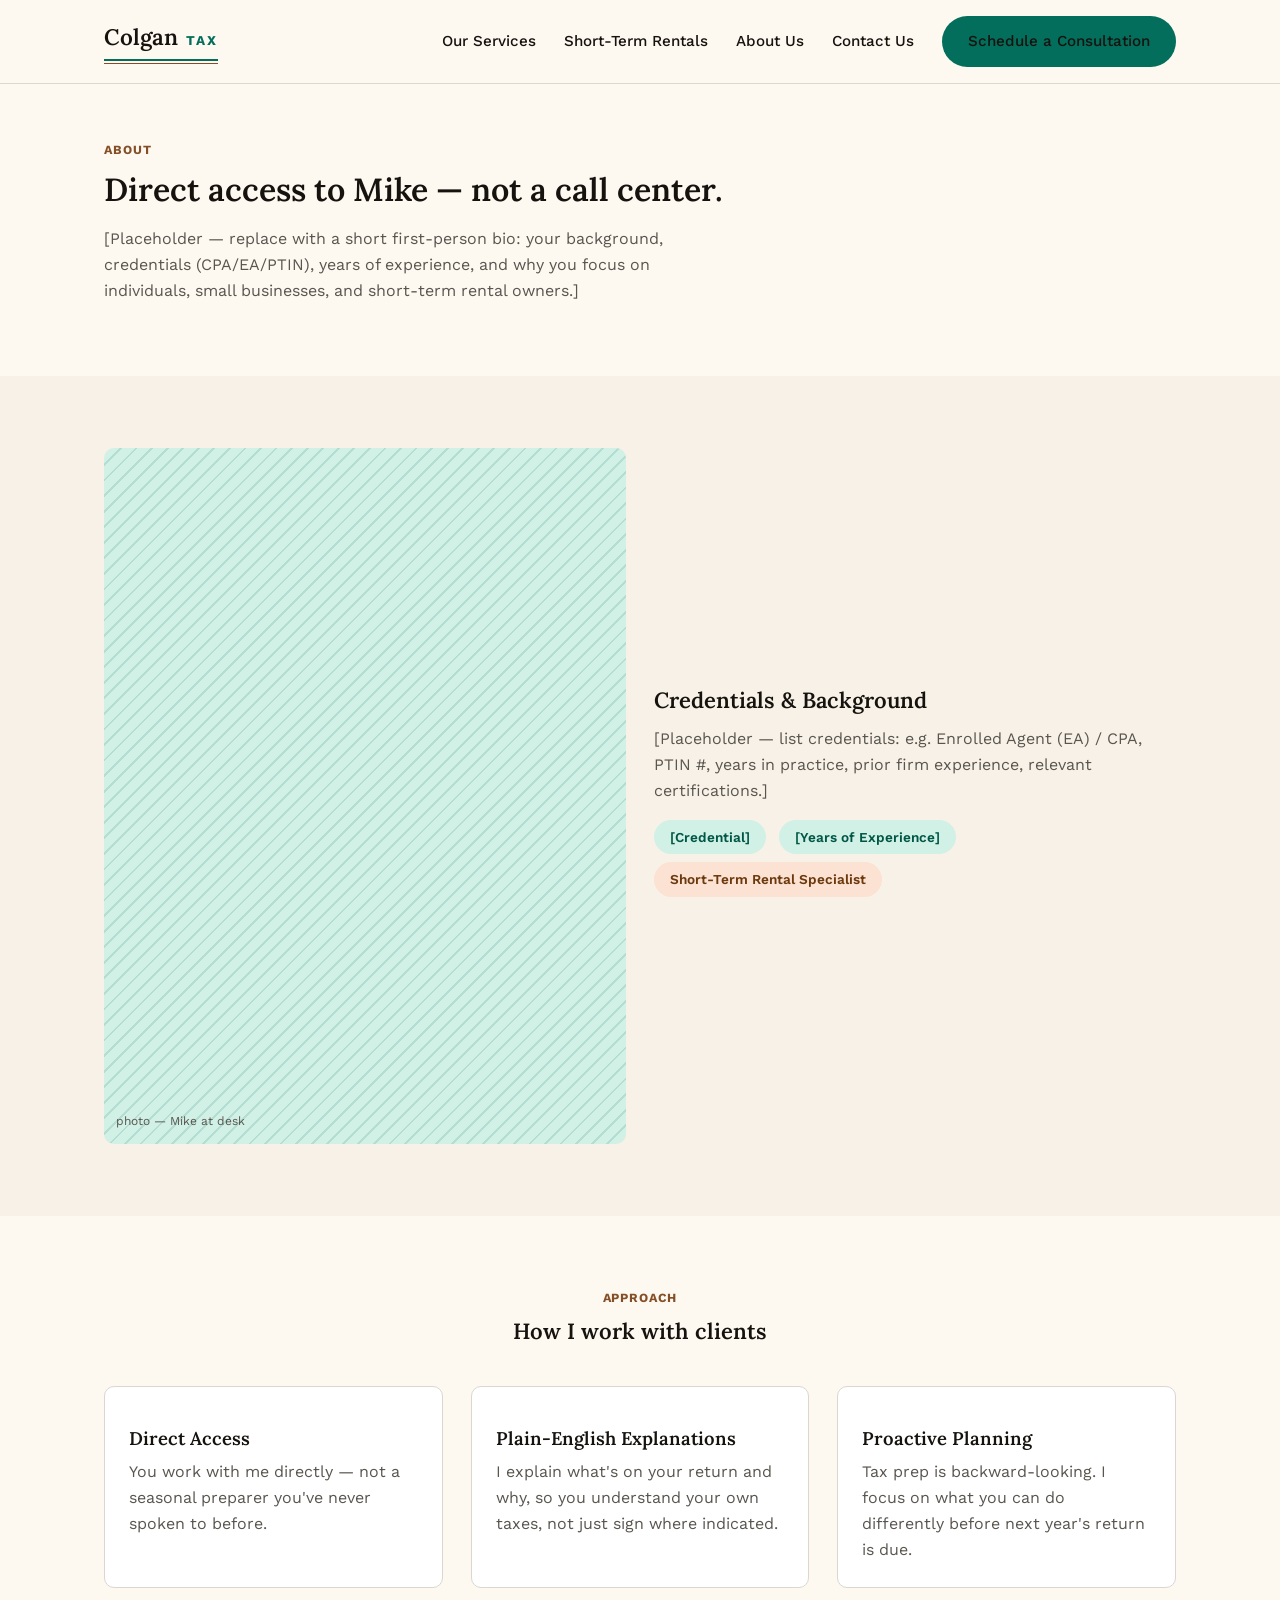
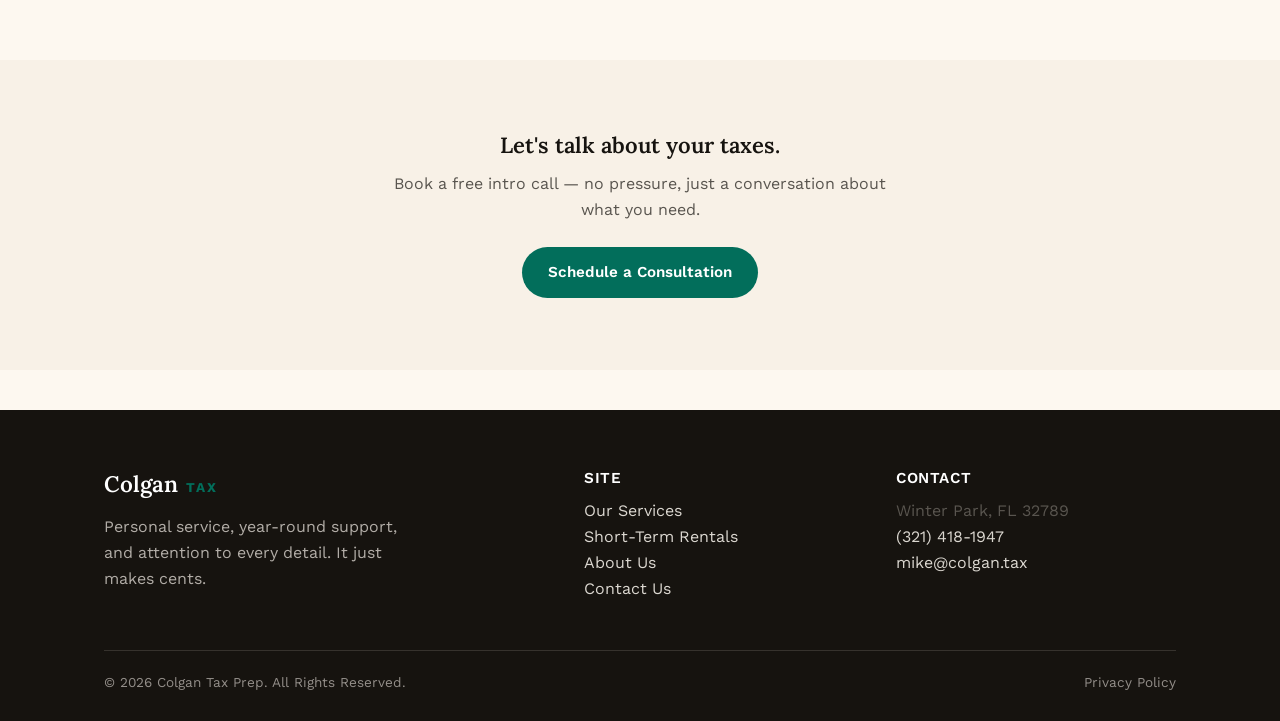
==== about.html @ f98f4fd1 "Initial site: static backbone styled to Colgan Tax design system Five-page static HTML/CSS site (Hom" ====
<!DOCTYPE html>
<html lang="en">
<head>
  <meta charset="UTF-8">
  <meta name="viewport" content="width=device-width, initial-scale=1.0">
  <title>About | Colgan Tax</title>
  <meta name="description" content="Learn about Colgan Tax and Mike Colgan's approach to individual, business, and short-term rental tax preparation.">
  <link rel="icon" type="image/svg+xml" href="images/favicon.svg">
  <link rel="stylesheet" href="css/styles.css">
</head>
<body>

  <header class="site-header">
    <nav class="nav">
      <a href="index.html" class="logo">
        <span class="logo-wordmark">Colgan<span class="tax">TAX</span></span>
        <span class="logo-rules"><span class="rule-1"></span><span class="rule-2"></span></span>
      </a>
      <button class="nav-toggle" aria-label="Toggle navigation">&#9776;</button>
      <ul class="nav-links">
        <li><a href="services.html">Our Services</a></li>
        <li><a href="short-term-rentals.html">Short-Term Rentals</a></li>
        <li><a href="about.html">About Us</a></li>
        <li><a href="contact.html">Contact Us</a></li>
        <li><a href="contact.html#consultation" class="btn btn-primary">Schedule a Consultation</a></li>
      </ul>
    </nav>
  </header>

  <section class="hero-small">
    <div class="container">
      <span class="eyebrow">About</span>
      <h1>Direct access to Mike — not a call center.</h1>
      <p style="max-width:600px;">[Placeholder — replace with a short first-person bio: your background, credentials (CPA/EA/PTIN), years of experience, and why you focus on individuals, small businesses, and short-term rental owners.]</p>
    </div>
  </section>

  <section class="bg-paper-alt">
    <div class="container grid grid-2" style="align-items:center;">
      <div class="photo-block tint-green" style="aspect-ratio:3/4;">photo — Mike at desk</div>
      <div>
        <h2>Credentials &amp; Background</h2>
        <p>[Placeholder — list credentials: e.g. Enrolled Agent (EA) / CPA, PTIN #, years in practice, prior firm experience, relevant certifications.]</p>
        <div>
          <span class="tag tag-green">[Credential]</span>
          <span class="tag tag-green">[Years of Experience]</span>
          <span class="tag tag-gold">Short-Term Rental Specialist</span>
        </div>
      </div>
    </div>
  </section>

  <section>
    <div class="container">
      <div class="section-header center">
        <span class="eyebrow">Approach</span>
        <h2>How I work with clients</h2>
      </div>
      <div class="grid grid-3">
        <div class="card">
          <h3>Direct Access</h3>
          <p style="margin-bottom:0;">You work with me directly — not a seasonal preparer you've never spoken to before.</p>
        </div>
        <div class="card">
          <h3>Plain-English Explanations</h3>
          <p style="margin-bottom:0;">I explain what's on your return and why, so you understand your own taxes, not just sign where indicated.</p>
        </div>
        <div class="card">
          <h3>Proactive Planning</h3>
          <p style="margin-bottom:0;">Tax prep is backward-looking. I focus on what you can do differently before next year's return is due.</p>
        </div>
      </div>
    </div>
  </section>

  <section class="bg-paper-alt text-center">
    <div class="container">
      <h2>Let's talk about your taxes.</h2>
      <p style="max-width:520px;margin:0 auto 24px;">Book a free intro call — no pressure, just a conversation about what you need.</p>
      <a href="contact.html#consultation" class="btn btn-primary">Schedule a Consultation</a>
    </div>
  </section>

  <footer class="site-footer">
    <div class="container">
      <div class="footer-grid">
        <div>
          <span class="logo-wordmark">Colgan<span class="tax">TAX</span></span>
          <p class="footer-tagline">Personal service, year-round support, and attention to every detail. It just makes cents.</p>
        </div>
        <div>
          <h4>Site</h4>
          <p><a href="services.html">Our Services</a><br>
          <a href="short-term-rentals.html">Short-Term Rentals</a><br>
          <a href="about.html">About Us</a><br>
          <a href="contact.html">Contact Us</a></p>
        </div>
        <div>
          <h4>Contact</h4>
          <p>Winter Park, FL 32789<br>
          <a href="tel:+13214181947">(321) 418-1947</a><br>
          <a href="mailto:mike@colgan.tax">mike@colgan.tax</a></p>
        </div>
      </div>
      <div class="footer-bottom">
        <span>&copy; <span data-year>2026</span> Colgan Tax Prep. All Rights Reserved.</span>
        <span><a href="#">Privacy Policy</a></span>
      </div>
    </div>
  </footer>

  <script src="js/main.js"></script>
</body>
</html>
---- css/styles.css ----
@import url('https://fonts.googleapis.com/css2?family=Lora:ital,wght@0,500;0,600;0,700;1,500&family=Work+Sans:wght@400;500;600;700&display=swap');

/* =========================================================
   Colgan Tax — design tokens
   Source: Colgan Tax Design System v1, July 2026
   ========================================================= */
:root {
  --paper: oklch(98% .012 75);
  --ink: oklch(19% .01 75);
  --ink-soft: oklch(45% .01 75);
  --line: oklch(88% .01 75);

  --green: oklch(48% .09 175);
  --green-dark: oklch(40% .09 175);
  --green-tint: oklch(93% .035 175);

  --gold: oklch(48% .09 55);
  --gold-dark: oklch(40% .09 55);
  --gold-tint: oklch(93% .035 55);

  --font-display: 'Lora', Georgia, serif;
  --font-body: 'Work Sans', -apple-system, BlinkMacSystemFont, sans-serif;

  --radius-pill: 999px;
  --radius-card: 10px;
  --max-width: 1120px;
  --shadow: 0 2px 14px rgba(20, 30, 25, 0.06);
}

* { box-sizing: border-box; }
html { scroll-behavior: smooth; }

body {
  margin: 0;
  font-family: var(--font-body);
  color: var(--ink);
  background: var(--paper);
  line-height: 1.625; /* body 16/26 */
}

h1, h2, h3, h4 {
  font-family: var(--font-display);
  font-weight: 600;
  color: var(--ink);
  margin: 0 0 0.5em;
}

h1 { font-size: 2rem; line-height: 1.25; } /* 32/40 */
h2 { font-size: 1.375rem; line-height: 1.27; } /* 22/28 */
h3 { font-size: 1.15rem; line-height: 1.3; }

.display { font-size: 3rem; line-height: 1.17; } /* 48/56 */

p { margin: 0 0 1em; color: var(--ink-soft); }

a { color: var(--green); text-decoration: none; }
a:hover { text-decoration: underline; }

img { max-width: 100%; display: block; }

.container {
  max-width: var(--max-width);
  margin: 0 auto;
  padding: 0 24px;
}

/* ---------- Logo / wordmark (Direction A — Grand Total wordmark) ---------- */
.logo {
  display: inline-flex;
  flex-direction: column;
  text-decoration: none;
  width: fit-content;
}
.logo:hover { text-decoration: none; }
.logo-wordmark {
  font-family: var(--font-display);
  font-weight: 600;
  font-size: 1.4rem;
  color: var(--ink);
  display: flex;
  align-items: baseline;
  gap: 8px;
}
.logo-wordmark .tax {
  font-family: var(--font-body);
  font-weight: 700;
  letter-spacing: 0.15em;
  color: var(--green);
  font-size: 0.6em;
}
.logo-rules { margin-top: 4px; }
.logo-rules span { display: block; }
.logo-rules .rule-1 { height: 2px; background: var(--green); }
.logo-rules .rule-2 { height: 1px; background: var(--gold); margin-top: 2px; }

/* ---------- Header / nav ---------- */
.site-header {
  background: var(--paper);
  border-bottom: 1px solid var(--line);
  position: sticky;
  top: 0;
  z-index: 50;
}

.nav {
  display: flex;
  align-items: center;
  justify-content: space-between;
  padding: 16px 24px;
  max-width: var(--max-width);
  margin: 0 auto;
}

.nav-links {
  display: flex;
  align-items: center;
  gap: 28px;
  list-style: none;
  margin: 0;
  padding: 0;
}

.nav-links a {
  color: var(--ink);
  font-weight: 500;
  font-size: 0.95rem;
}
.nav-links a:hover { color: var(--green); text-decoration: none; }

.nav-toggle {
  display: none;
  background: none;
  border: none;
  font-size: 1.6rem;
  color: var(--ink);
  cursor: pointer;
}

/* ---------- Buttons ---------- */
.btn {
  display: inline-block;
  padding: 13px 26px;
  border-radius: var(--radius-pill);
  font-weight: 600;
  font-size: 0.95rem;
  cursor: pointer;
  border: none;
  font-family: var(--font-body);
}

.btn-primary { background: var(--green); color: #fff; }
.btn-primary:hover { background: var(--green-dark); text-decoration: none; }

.btn-gold { background: var(--gold); color: #fff; }
.btn-gold:hover { background: var(--gold-dark); text-decoration: none; }

.btn-outline { background: transparent; color: var(--ink); border: 1px solid var(--ink); }
.btn-outline:hover { background: var(--ink); color: var(--paper); text-decoration: none; }

.btn-outline-invert { background: transparent; color: #fff; border: 1px solid rgba(255,255,255,0.5); }
.btn-outline-invert:hover { background: rgba(255,255,255,0.12); text-decoration: none; }

.text-link { color: var(--green); font-weight: 600; }

/* ---------- Hero ---------- */
.hero { padding: 72px 0; }
.hero-small { padding: 56px 0; }

.hero-grid {
  display: grid;
  grid-template-columns: 1.1fr 1fr;
  gap: 48px;
  align-items: center;
}

.eyebrow {
  text-transform: uppercase;
  letter-spacing: 0.08em;
  font-size: 0.78rem;
  color: var(--gold);
  font-weight: 700;
  margin-bottom: 10px;
  display: block;
}

.hero .actions { display: flex; gap: 16px; margin-top: 28px; flex-wrap: wrap; }

/* ---------- Photo placeholder (diagonal ledger stripes) ---------- */
.photo-block {
  border-radius: var(--radius-card);
  aspect-ratio: 4 / 3;
  display: flex;
  align-items: flex-end;
  padding: 12px;
  font-size: 0.75rem;
  color: var(--ink-soft);
  font-family: var(--font-body);
}
.photo-block.tint-green {
  background-color: var(--green-tint);
  background-image: repeating-linear-gradient(135deg, oklch(48% .09 175 / 14%) 0px, oklch(48% .09 175 / 14%) 2px, transparent 2px, transparent 11px);
}
.photo-block.tint-gold {
  background-color: var(--gold-tint);
  background-image: repeating-linear-gradient(135deg, oklch(48% .09 55 / 14%) 0px, oklch(48% .09 55 / 14%) 2px, transparent 2px, transparent 11px);
}
.hero-grid .photo-block { aspect-ratio: 3 / 4; }

/* ---------- Sections ---------- */
section { padding: 72px 0; }
.section-tight { padding: 56px 0; }

.section-header { max-width: 640px; margin-bottom: 40px; }
.section-header.center { margin-left: auto; margin-right: auto; text-align: center; }

/* ---------- Grid / cards ---------- */
.grid { display: grid; gap: 28px; }
.grid-3 { grid-template-columns: repeat(3, 1fr); }
.grid-2 { grid-template-columns: repeat(2, 1fr); }
.grid-4 { grid-template-columns: repeat(4, 1fr); }

.card {
  background: #fff;
  border: 1px solid var(--line);
  border-radius: var(--radius-card);
  padding: 24px;
}
.card h3 { margin: 16px 0 8px; }
.card p { margin-bottom: 12px; }

.card .icon {
  width: 44px;
  height: 44px;
  border-radius: 50%;
  background: var(--green-tint);
  color: var(--green-dark);
  display: flex;
  align-items: center;
  justify-content: center;
  font-size: 1.3rem;
}

/* ---------- Tags / badges ---------- */
.tag {
  display: inline-block;
  border-radius: var(--radius-pill);
  padding: 6px 16px;
  font-size: 0.85rem;
  font-weight: 600;
  margin-right: 8px;
  margin-bottom: 8px;
}
.tag-green { background: var(--green-tint); color: var(--green-dark); }
.tag-gold { background: var(--gold-tint); color: var(--gold-dark); }

/* ---------- Callout banner ---------- */
.callout {
  background: var(--green);
  color: #fff;
  border-radius: var(--radius-card);
  padding: 40px;
  display: flex;
  align-items: center;
  justify-content: space-between;
  gap: 24px;
  flex-wrap: wrap;
}
.callout h2, .callout p { color: #fff; }
.callout p { color: rgba(255,255,255,0.9); margin-bottom: 0; }

/* ---------- Trust bar ---------- */
.trust-item h3 { font-family: var(--font-body); font-size: 1rem; font-weight: 700; margin-bottom: 6px; }
.trust-item p { font-size: 0.92rem; margin-bottom: 0; }

/* ---------- List with checks ---------- */
.check-list { list-style: none; margin: 0; padding: 0; }
.check-list li {
  padding-left: 28px;
  position: relative;
  margin-bottom: 12px;
  color: var(--ink);
}
.check-list li::before {
  content: "\2713";
  position: absolute;
  left: 0;
  color: var(--green);
  font-weight: bold;
}

/* ---------- Testimonial ---------- */
.testimonial {
  font-family: var(--font-display);
  font-style: italic;
  font-weight: 500;
  font-size: 1.4rem;
  line-height: 1.4;
  color: var(--ink);
  max-width: 720px;
}
.testimonial cite {
  display: block;
  margin-top: 16px;
  font-style: normal;
  font-family: var(--font-body);
  font-weight: 600;
  color: var(--ink-soft);
  font-size: 0.9rem;
}

/* ---------- Forms ---------- */
form .field { margin-bottom: 20px; }
label { display: block; font-weight: 600; margin-bottom: 6px; font-size: 0.92rem; color: var(--ink); }
input, textarea, select {
  width: 100%;
  padding: 12px 14px;
  border: 1px solid var(--line);
  border-radius: 8px;
  font-family: var(--font-body);
  font-size: 1rem;
  background: #fff;
  color: var(--ink);
}
input:focus, textarea:focus, select:focus {
  outline: 2px solid var(--green);
  outline-offset: 1px;
}
textarea { resize: vertical; min-height: 130px; }

/* ---------- Footer ---------- */
.site-footer {
  background: var(--ink);
  color: oklch(88% .01 75);
  padding: 56px 0 28px;
  margin-top: 40px;
}
.site-footer .logo-wordmark { color: #fff; }
.site-footer h4 { color: #fff; font-family: var(--font-body); font-size: 0.95rem; letter-spacing: 0.04em; text-transform: uppercase; }
.site-footer a { color: oklch(88% .01 75); }
.site-footer a:hover { color: #fff; }
.footer-tagline { margin-top: 12px; max-width: 320px; color: oklch(75% .01 75); }
.footer-grid {
  display: grid;
  grid-template-columns: 1.6fr 1fr 1fr;
  gap: 32px;
  margin-bottom: 32px;
}
.footer-bottom {
  border-top: 1px solid oklch(32% .01 75);
  padding-top: 20px;
  font-size: 0.85rem;
  display: flex;
  justify-content: space-between;
  flex-wrap: wrap;
  gap: 12px;
  color: oklch(65% .01 75);
}
.footer-bottom a { color: oklch(65% .01 75); }

/* ---------- Utility ---------- */
.text-center { text-align: center; }
.mt-0 { margin-top: 0; }
.bg-paper-alt { background: oklch(96% .015 75); }

/* ---------- Responsive ---------- */
@media (max-width: 860px) {
  .grid-3, .grid-4 { grid-template-columns: 1fr 1fr; }
  .footer-grid { grid-template-columns: 1fr 1fr; }
  .hero-grid { grid-template-columns: 1fr; }
  .hero-grid .photo-block { aspect-ratio: 16/9; order: -1; }
  .display { font-size: 2.4rem; }
}

@media (max-width: 640px) {
  .display { font-size: 2rem; }
  .grid-3, .grid-2, .grid-4 { grid-template-columns: 1fr; }
  .footer-grid { grid-template-columns: 1fr; }

  .nav-toggle { display: block; }
  .nav-links {
    position: absolute;
    top: 100%;
    left: 0;
    right: 0;
    background: var(--paper);
    border-bottom: 1px solid var(--line);
    flex-direction: column;
    align-items: flex-start;
    padding: 20px 24px;
    gap: 18px;
    display: none;
  }
  .nav-links.open { display: flex; }
}
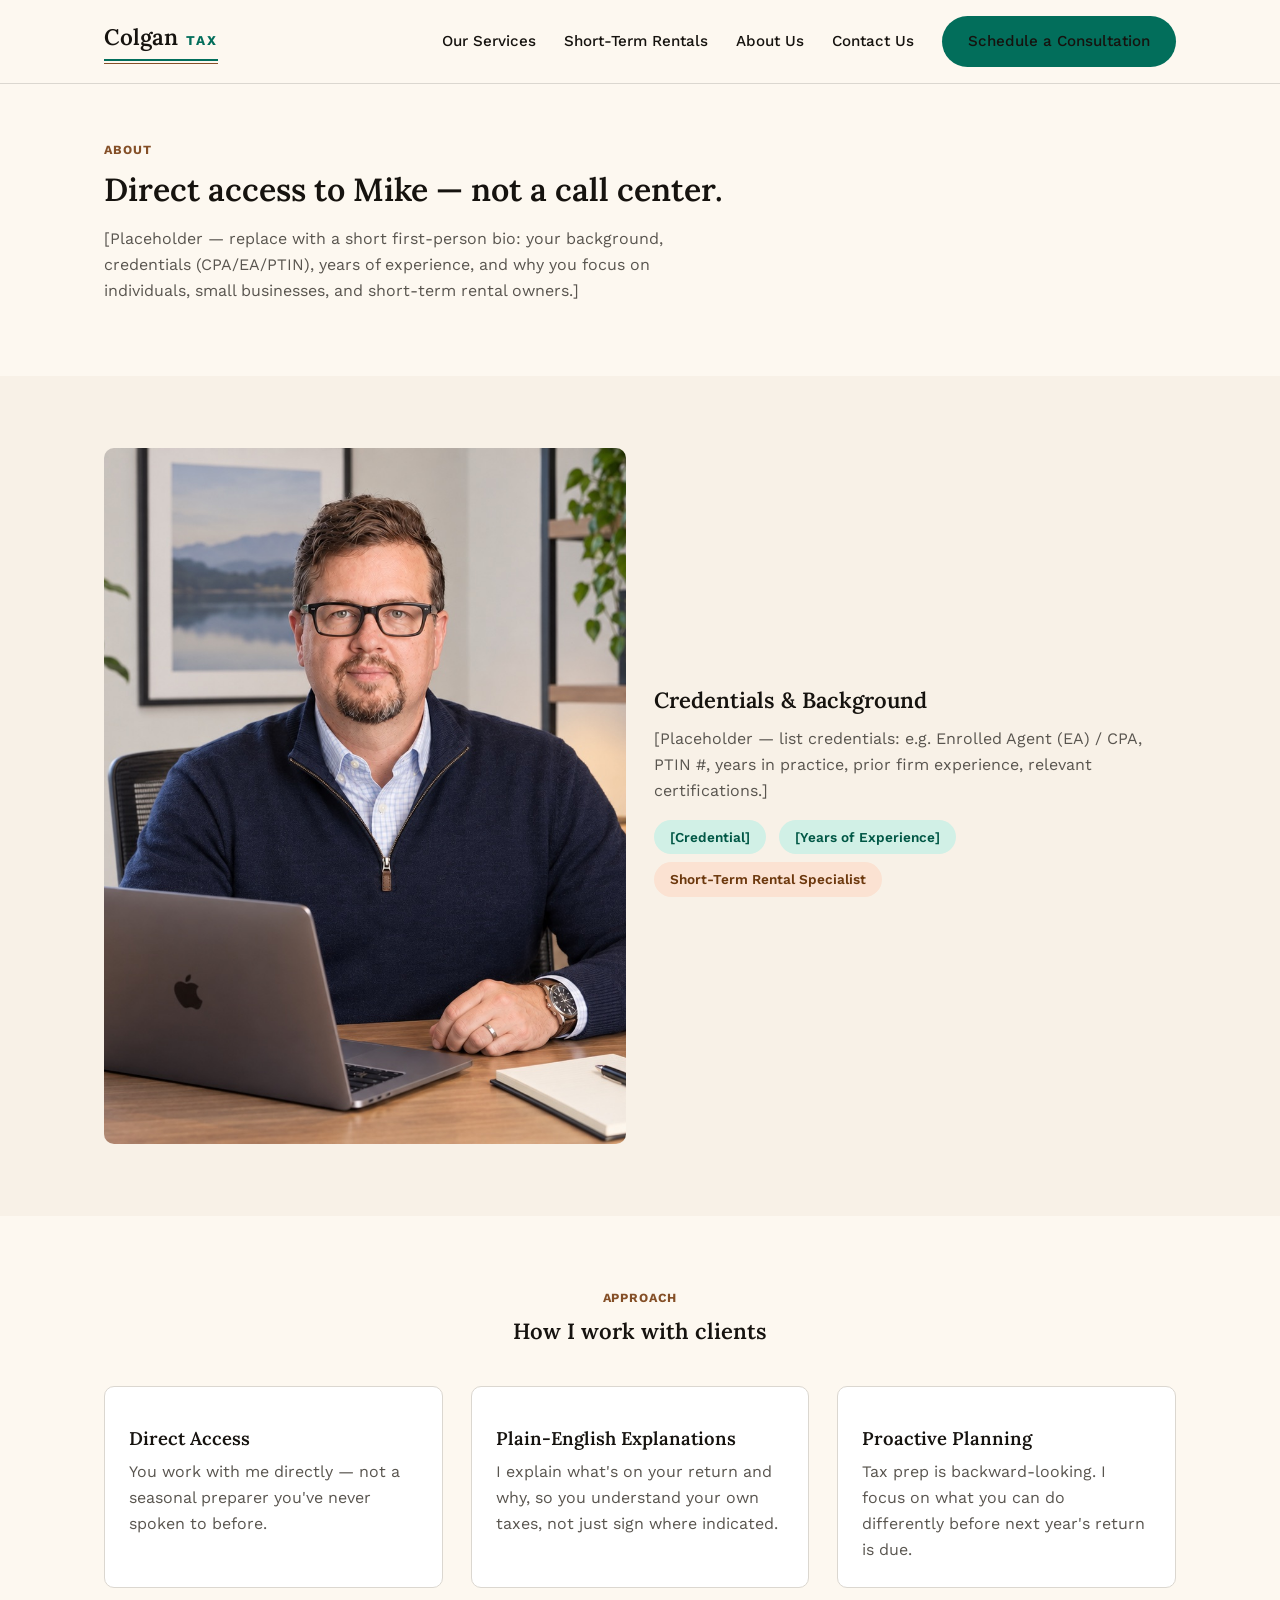
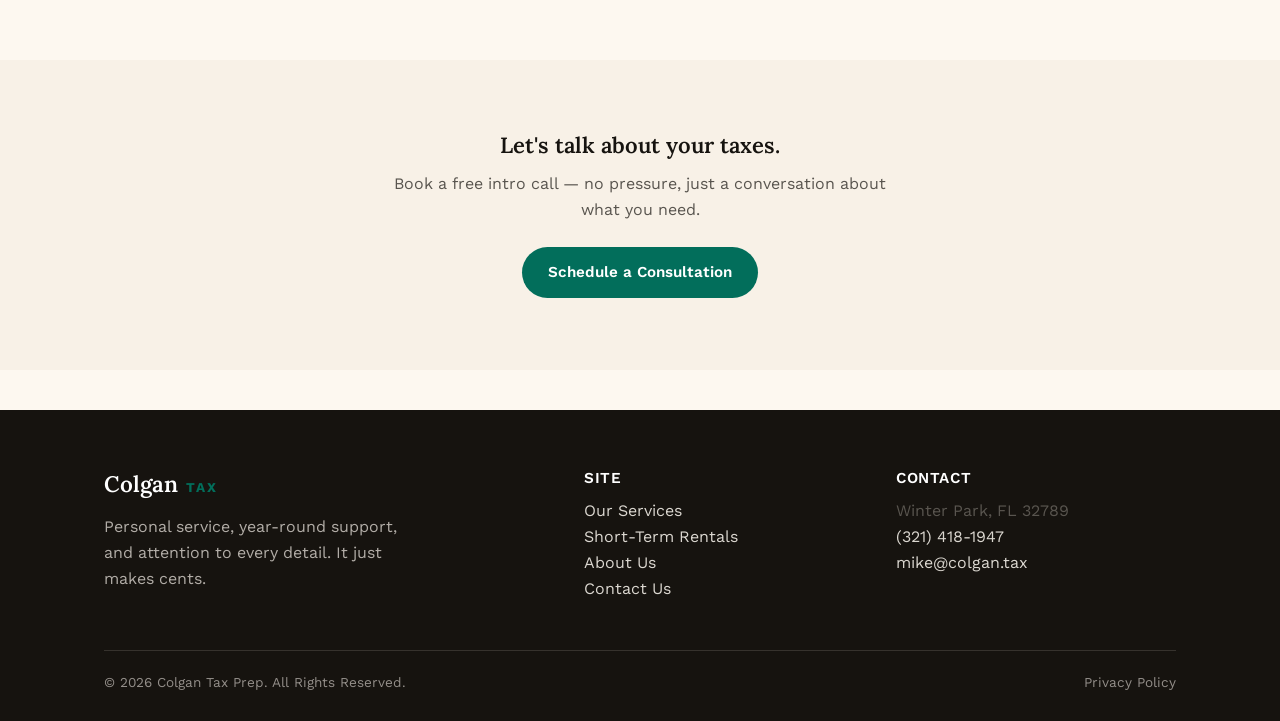
==== commit 60961074: "Add real headshot photo to homepage hero and about page Replaces the "photo — Mike at desk" placehol" ====
--- a/about.html
+++ b/about.html
@@ -37,7 +37,7 @@
 
   <section class="bg-paper-alt">
     <div class="container grid grid-2" style="align-items:center;">
-      <div class="photo-block tint-green" style="aspect-ratio:3/4;">photo — Mike at desk</div>
+      <img src="images/mike-at-desk.jpg" alt="Mike Colgan working at his desk" style="border-radius: var(--radius-card); aspect-ratio: 3/4; object-fit: cover; width: 100%;">
       <div>
         <h2>Credentials &amp; Background</h2>
         <p>[Placeholder — list credentials: e.g. Enrolled Agent (EA) / CPA, PTIN #, years in practice, prior firm experience, relevant certifications.]</p>
